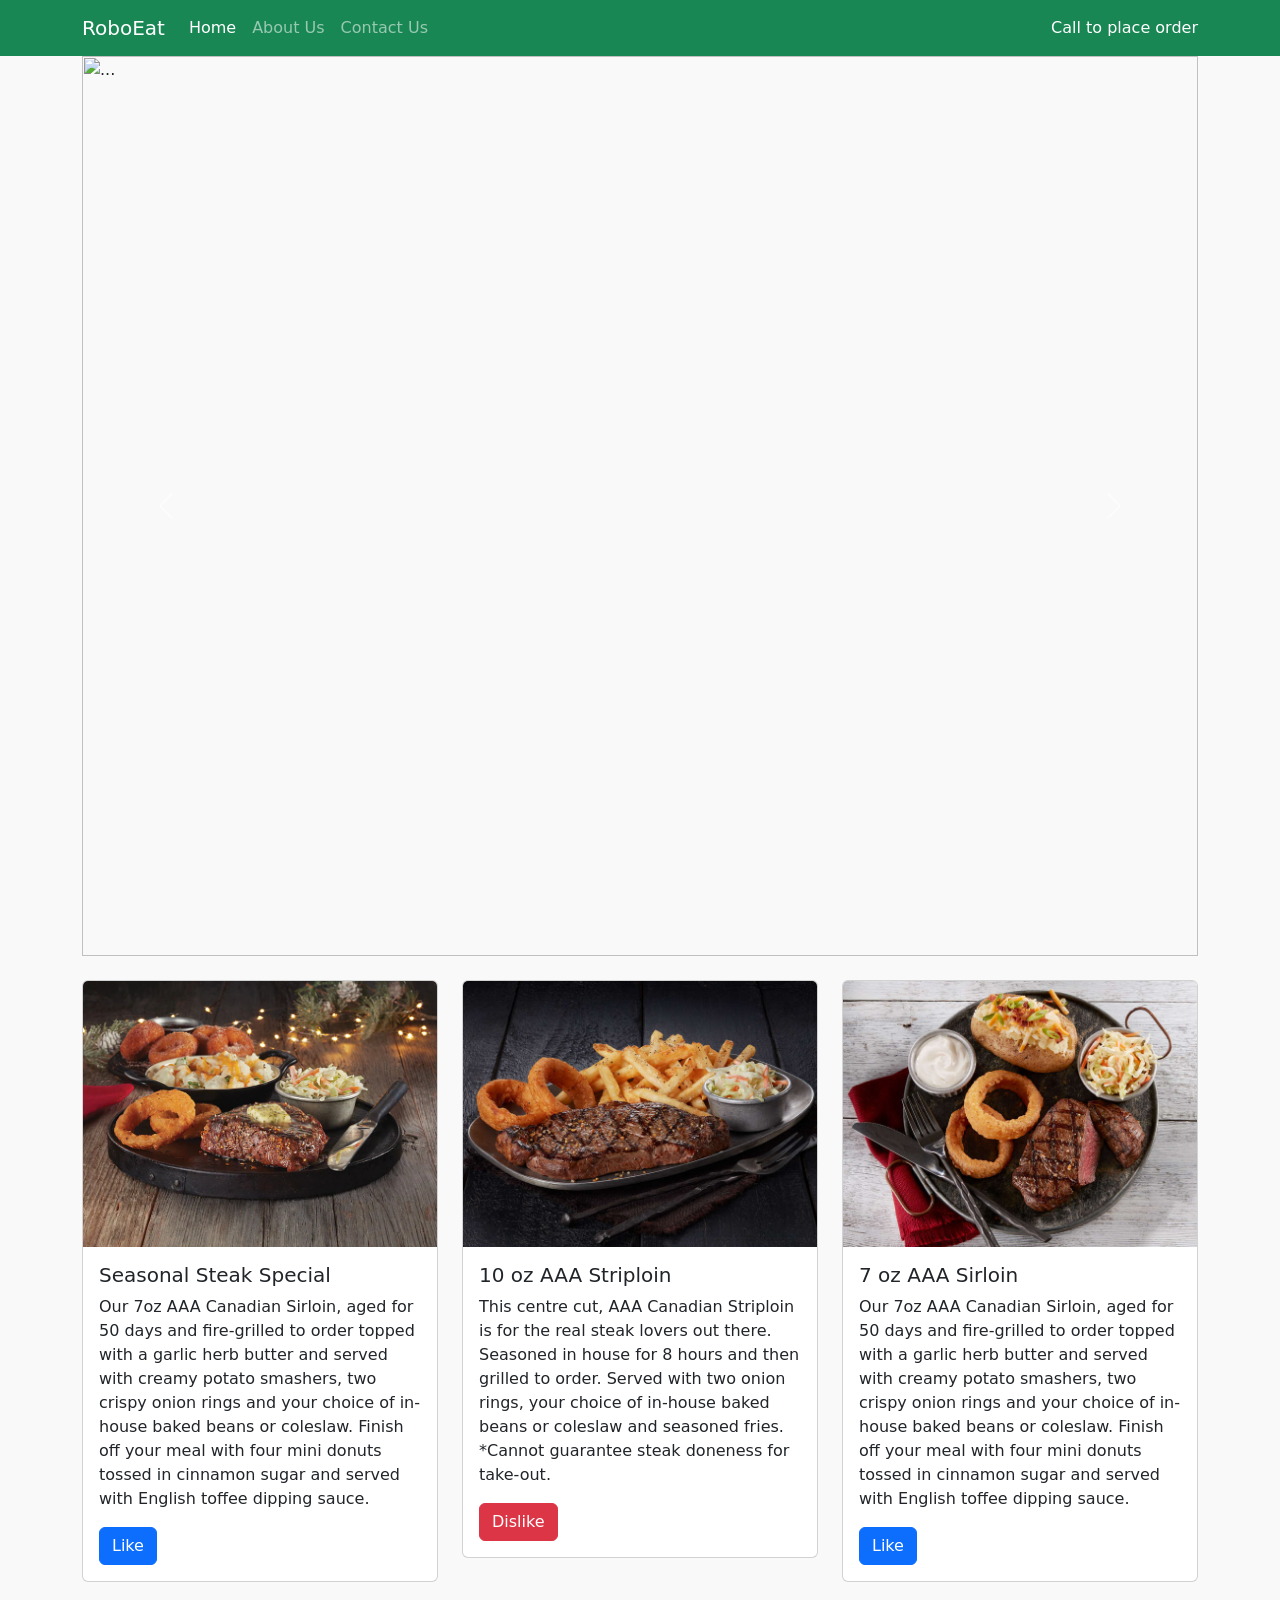
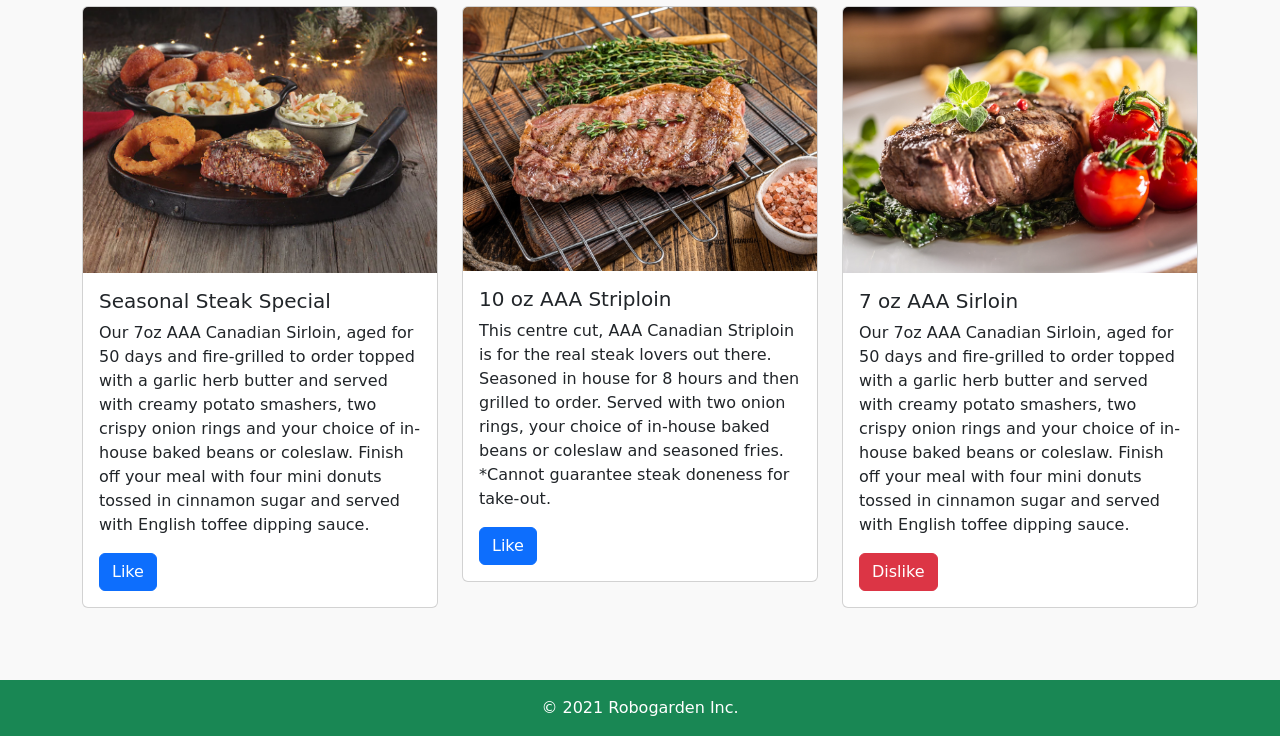
==== index.html @ 8ff66540 "Add files via upload" ====
<html lang="en">

<head>
    <meta charset="utf-8">
    <meta http-equiv="X-UA-Compatible" content="IE=edge">
    <meta name="viewport" content="width=device-width, initial-scale=1">
      

     <title>Welcome to RoboEat</title>

   <!-- Bootstrap CSS -->
    <link href="https://cdn.jsdelivr.net/npm/bootstrap@5.1.3/dist/css/bootstrap.min.css" rel="stylesheet"
        integrity="sha384-1BmE4kWBq78iYhFldvKuhfTAU6auU8tT94WrHftjDbrCEXSU1oBoqyl2QvZ6jIW3" crossorigin="anonymous">
    <link href="style.css" rel="stylesheet">

</head>

<body>
 <script src="https://code.jquery.com/jquery-3.6.0.min.js"
    <script src="https://code.jquery.com/jquery-3.6.0.min.js"
   integrity="sha256-/xUj+3OJU5yExlq6GSYGSHk7tPXikynS7ogEvDej/m4=" crossorigin="anonymous"></script>

 <script src="https://cdn.jsdelivr.net/npm/bootstrap@5.1.3/dist/js/bootstrap.bundle.min.js"
   integrity="sha384-ka7Sk0Gln4gmtz2MlQnikT1wXgYsOg+OMhuP+IlRH9sENBO0LRn5q+8nbTov4+1p" crossorigin="anonymous">
   </script>
</body>

<body>
   
    <nav class="navbar navbar-expand-lg navbar-dark bg-success">
        <div class="container">
            <a class="navbar-brand" href="#">RoboEat</a>
            <button class="navbar-toggler" type="button" data-bs-toggle="collapse" data-bs-target="#navbarNav"
                aria-controls="navbarNav" aria-expanded="false" aria-label="Toggle navigation">
                <span class="navbar-toggler-icon"></span>
            </button>
            
      <div class="collapse navbar-collapse" id="navbarNav">
                <ul class="navbar-nav me-auto mb-2 mb-lg-0">
                    <li class="nav-item">
                        <a class="nav-link active" aria-current="page" href="index.html">Home</a>
                    </li>
                    <li class="nav-item">
                        <a class="nav-link" href="#">About Us</a>
                    </li>
                    <li class="nav-item">
                        <a class="nav-link" href="contact.html">Contact Us</a>
                    </li>
                </ul>

                <span class="navbar-text text-white">
                    <i class="fa fa-phone-alt"></i> Call to place order
                </span>
     </div>
   </div>
 </nav>

    <div class="container">
         <!-- Your code goes here... -->
     <section>
     <div id="carouselExampleControls" class="carousel slide" data-bs-ride="carousel">
       <div class="carousel-inner">
         <div class="carousel-item active">
           <img src="https://robogarden-new.s3.us-west-2.amazonaws.com/RGU/Micro/restaurant-banner.jpg" class="d-block w-100"
             alt="...">
         </div>
         <div class="carousel-item">
           <img src="https://robogarden.s3.us-west-2.amazonaws.com/content/Rest_2-min.jpg" class="d-block w-100"
             alt="...">
         </div>
       </div>
       <button class="carousel-control-prev" type="button" data-bs-target="#carouselExampleControls"
         data-bs-slide="prev">
         <span class="carousel-control-prev-icon" aria-hidden="true"></span>
         <span class="visually-hidden">Previous</span>
       </button>
       <button class="carousel-control-next" type="button" data-bs-target="#carouselExampleControls"
         data-bs-slide="next">
         <span class="carousel-control-next-icon" aria-hidden="true"></span>
         <span class="visually-hidden">Next</span>
       </button>
     </div>
   </section>
       

        <div class="row my-4">

            <div class="col-lg-4 col-md-6 mb-4">
                <div class="card">
                    <img src="food1.webp" class="card-img-top">
                    <div class="card-body">
                      <h5 class="card-title">Seasonal Steak Special</h5>
                      <p class="card-text">Our 7oz AAA Canadian Sirloin, aged for 50 days and fire-grilled to order topped with a garlic herb butter and served with creamy potato smashers, two crispy onion rings and your choice of in-house baked beans or coleslaw. Finish off your meal with four mini donuts tossed in cinnamon sugar and served with English toffee dipping sauce.</p>
                      <a href="#" class="btn like-btn like"><i class="fa fa-thumbs-up"></i> Like</a>
                    </div>
                   
    
                  </div>
            </div>
            <div class="col-lg-4 col-md-6 mb-4">
                <div class="card">
                    <img src="food2.jpg" class="card-img-top">
                    <div class="card-body">
                      <h5 class="card-title">10 oz AAA Striploin</h5>
                      <p class="card-text">This centre cut, AAA Canadian Striploin is for the real steak lovers out there. Seasoned in house for 8 hours and then grilled to order. Served with two onion rings, your choice of in-house baked beans or coleslaw and seasoned fries. *Cannot guarantee steak doneness for take-out.</p>
                      <a href="#" class="btn like-btn dislike"><i class="fa fa-thumbs-down"></i> Dislike</a>
                    </div>
                  </div>
            </div>
            <div class="col-lg-4 col-md-6 mb-4">
                <div class="card">
                    <img src="food3.jpg" class="card-img-top">
                    <div class="card-body">
                      <h5 class="card-title">7 oz AAA Sirloin</h5>
                      <p class="card-text">Our 7oz AAA Canadian Sirloin, aged for 50 days and fire-grilled to order topped with a garlic herb butter and served with creamy potato smashers, two crispy onion rings and your choice of in-house baked beans or coleslaw. Finish off your meal with four mini donuts tossed in cinnamon sugar and served with English toffee dipping sauce.</p>
                      <a href="#" class="btn like-btn like"><i class="fa fa-thumbs-up"></i> Like</a>
                    </div>
                  </div>
            </div>         
        
            <div class="col-lg-4 col-md-6 mb-4">
                <div class="card">
                    <img src="food1.webp" class="card-img-top">
                    <div class="card-body">
                      <h5 class="card-title">Seasonal Steak Special</h5>
                      <p class="card-text">Our 7oz AAA Canadian Sirloin, aged for 50 days and fire-grilled to order topped with a garlic herb butter and served with creamy potato smashers, two crispy onion rings and your choice of in-house baked beans or coleslaw. Finish off your meal with four mini donuts tossed in cinnamon sugar and served with English toffee dipping sauce.</p>
                      <a href="#" class="btn like-btn like"><i class="fa fa-thumbs-up"></i> Like</a>
                    </div>
                  </div>
            </div>
            <div class="col-lg-4 col-md-6 mb-4">
                <div class="card">
                    <img src="food2..jpg" class="card-img-top">
                    <div class="card-body">
                      <h5 class="card-title">10 oz AAA Striploin</h5>
                      <p class="card-text">This centre cut, AAA Canadian Striploin is for the real steak lovers out there. Seasoned in house for 8 hours and then grilled to order. Served with two onion rings, your choice of in-house baked beans or coleslaw and seasoned fries. *Cannot guarantee steak doneness for take-out.</p>
                      <a href="#" class="btn like-btn like"><i class="fa fa-thumbs-up"></i> Like</a>
                    </div>
                  </div>
            </div>
            <div class="col-lg-4 col-md-6 mb-4">
                <div class="card">
                    <img src="food3..jpg" class="card-img-top">
                    <div class="card-body">
                      <h5 class="card-title">7 oz AAA Sirloin</h5>
                      <p class="card-text">Our 7oz AAA Canadian Sirloin, aged for 50 days and fire-grilled to order topped with a garlic herb butter and served with creamy potato smashers, two crispy onion rings and your choice of in-house baked beans or coleslaw. Finish off your meal with four mini donuts tossed in cinnamon sugar and served with English toffee dipping sauce.</p>
                      <a href="#" class="btn like-btn dislike"><i class="fa fa-thumbs-down"></i> Dislike</a>
                    </div>
                  </div>
            </div>
        </div>
 <script>
        $(document).ready(function(){
            $('.like-btn').click(function(e){
                e.preventDefault();

                if($(this).hasClass('like'))
                {
                    $(this).removeClass('like');
                    $(this).addClass('dislike');
                    $(this).html('Dislike');
                }
                else
                {
                    $(this).removeClass('dislike');
                    $(this).addClass('like');
                    $(this).html('Like');
                }
            });
        });
    
    </script>
    </div>

    <div class="mt-5 py-3 text-center bg-success text-white">
        &copy; 2021 Robogarden Inc.
    </div>

   

   
</body>

</html>
---- style.css ----
body{
    background-color: #f9f9f9;
}

.like{
    background-color: #0d6efd;
    border-color: #0d6efd;
    color: #ffffff;
}

.dislike{
    background-color: #dc3545;
    border-color: #dc3545;
    color: #ffffff;

    carousel-item img {
    height: 33rem;
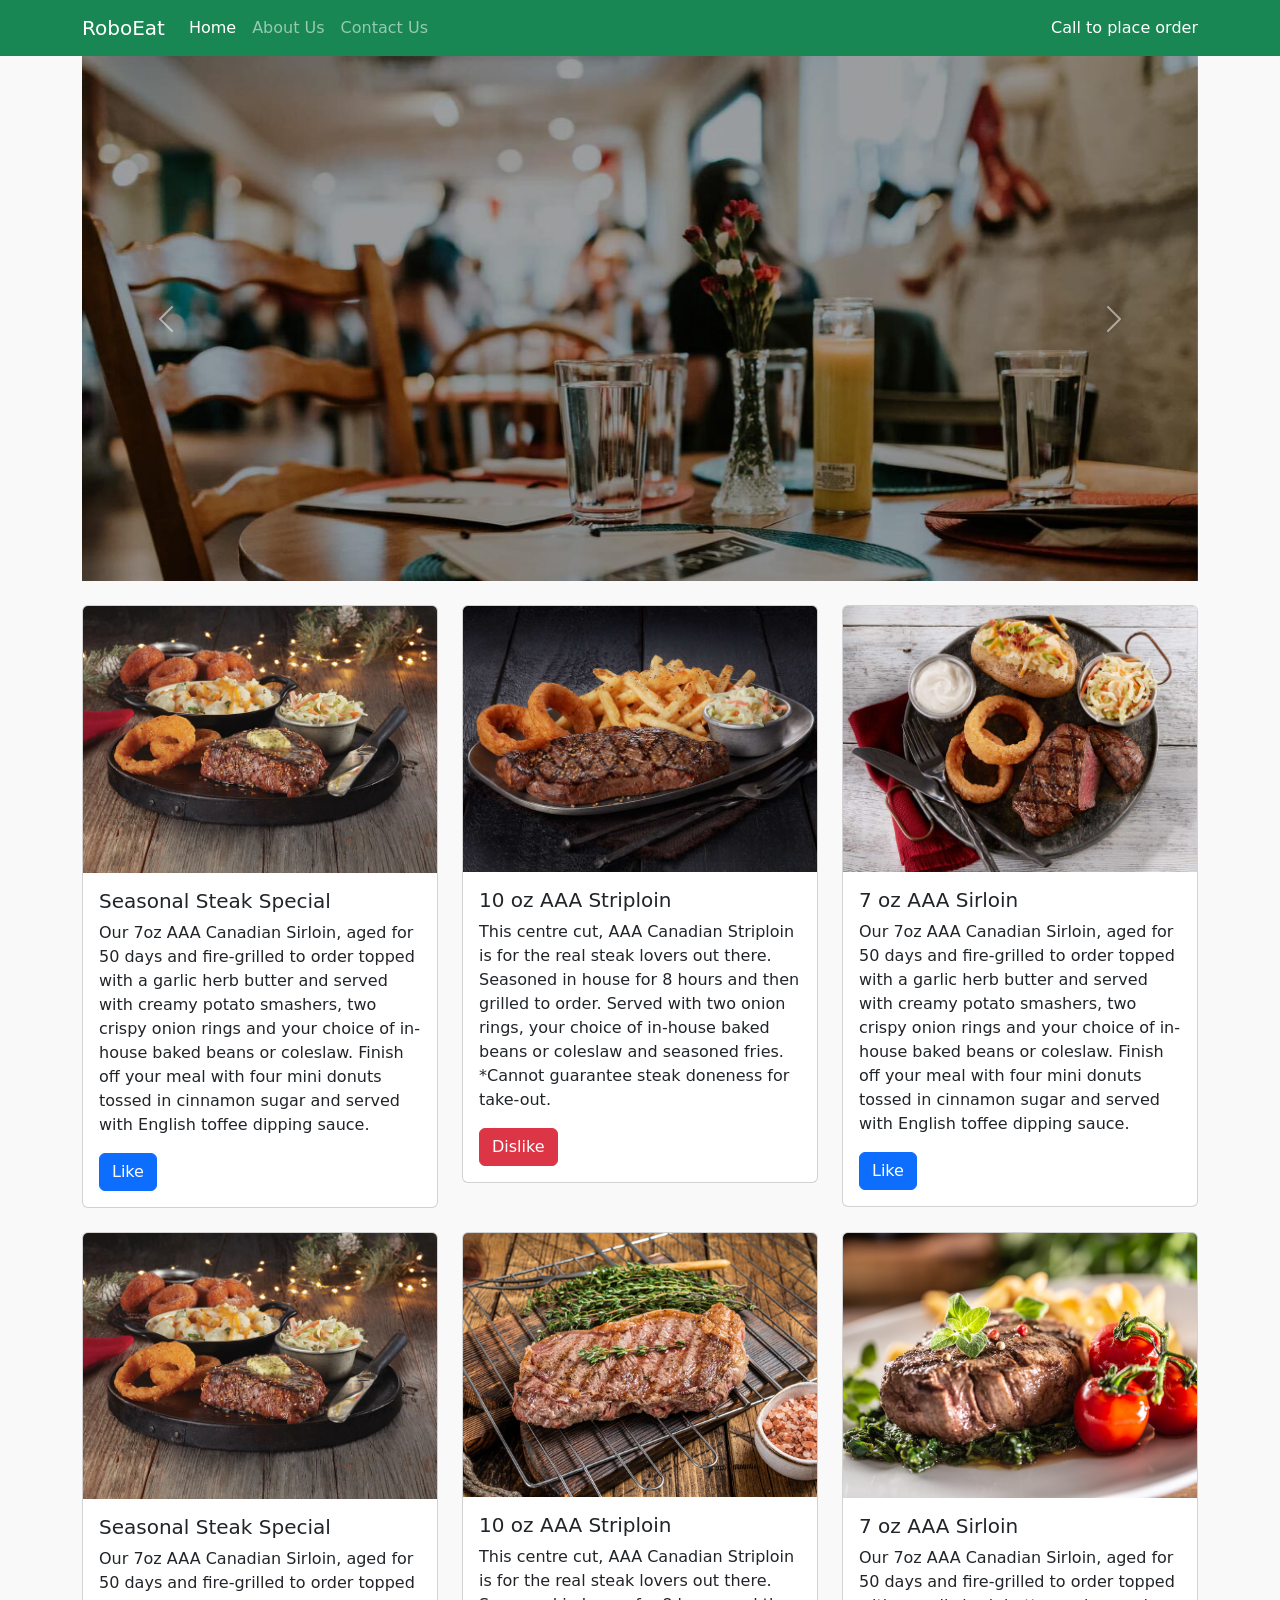
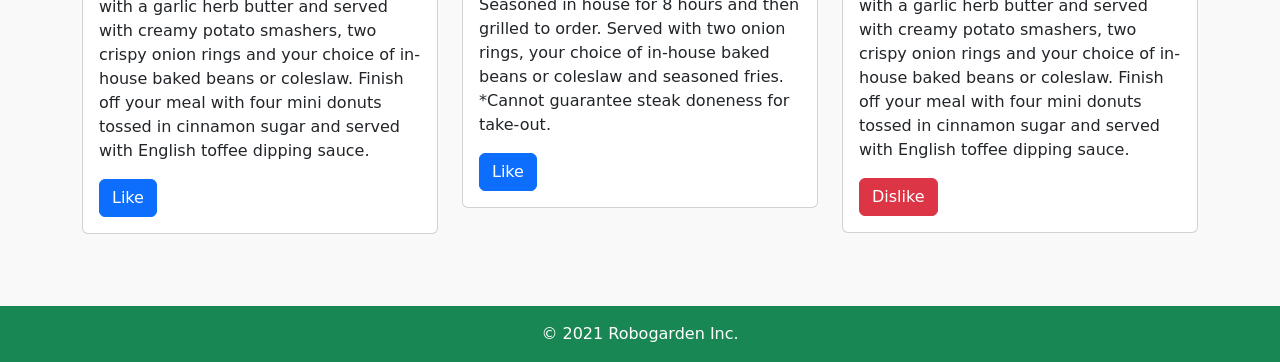
==== commit 4d593879: "Update index.html" ====
--- a/index.html
+++ b/index.html
@@ -61,11 +61,11 @@
      <div id="carouselExampleControls" class="carousel slide" data-bs-ride="carousel">
        <div class="carousel-inner">
          <div class="carousel-item active">
-           <img src="https://robogarden-new.s3.us-west-2.amazonaws.com/RGU/Micro/restaurant-banner.jpg" class="d-block w-100"
+           <img src="restaurant-banner.jpg" class="d-block w-100"
              alt="...">
          </div>
          <div class="carousel-item">
-           <img src="https://robogarden.s3.us-west-2.amazonaws.com/content/Rest_2-min.jpg" class="d-block w-100"
+           <img src="Rest_2-min.jpg" class="d-block w-100"
              alt="...">
          </div>
        </div>
@@ -181,4 +181,4 @@
    
 </body>
 
-</html>+</html>
